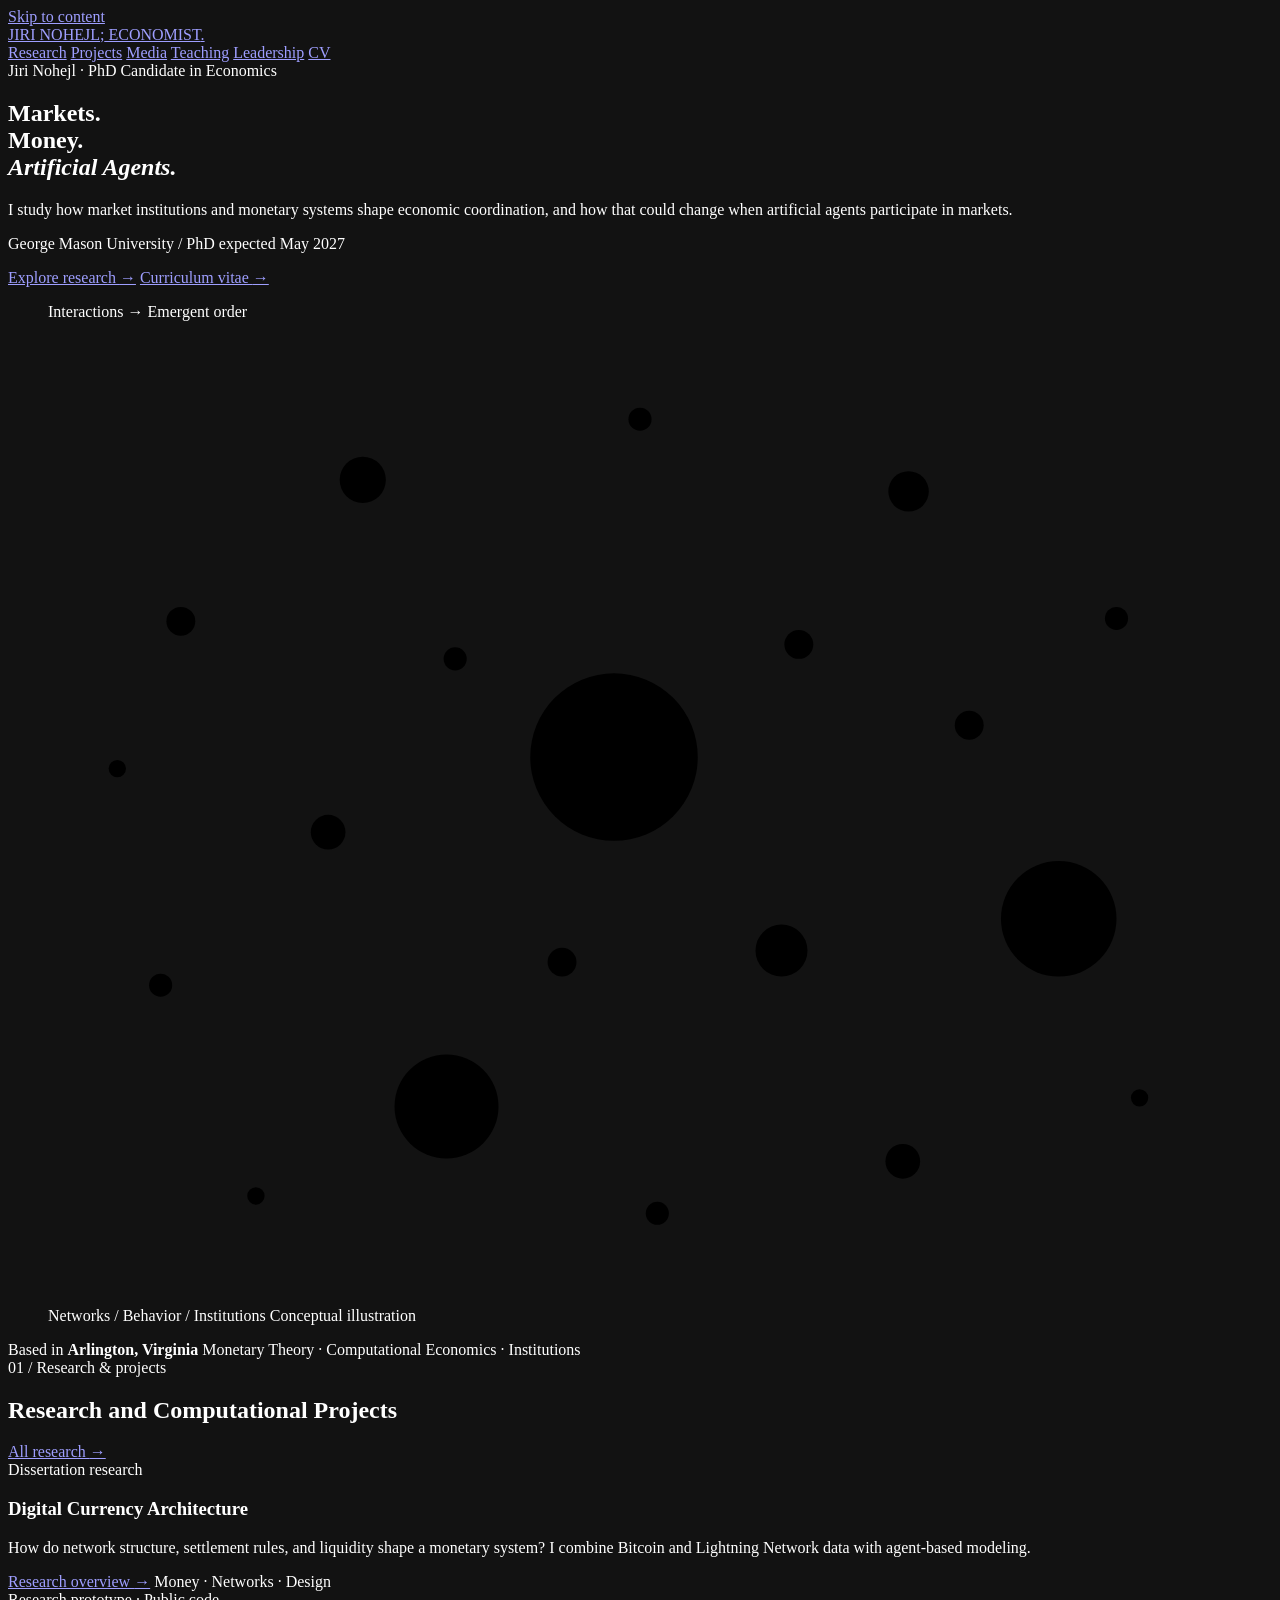
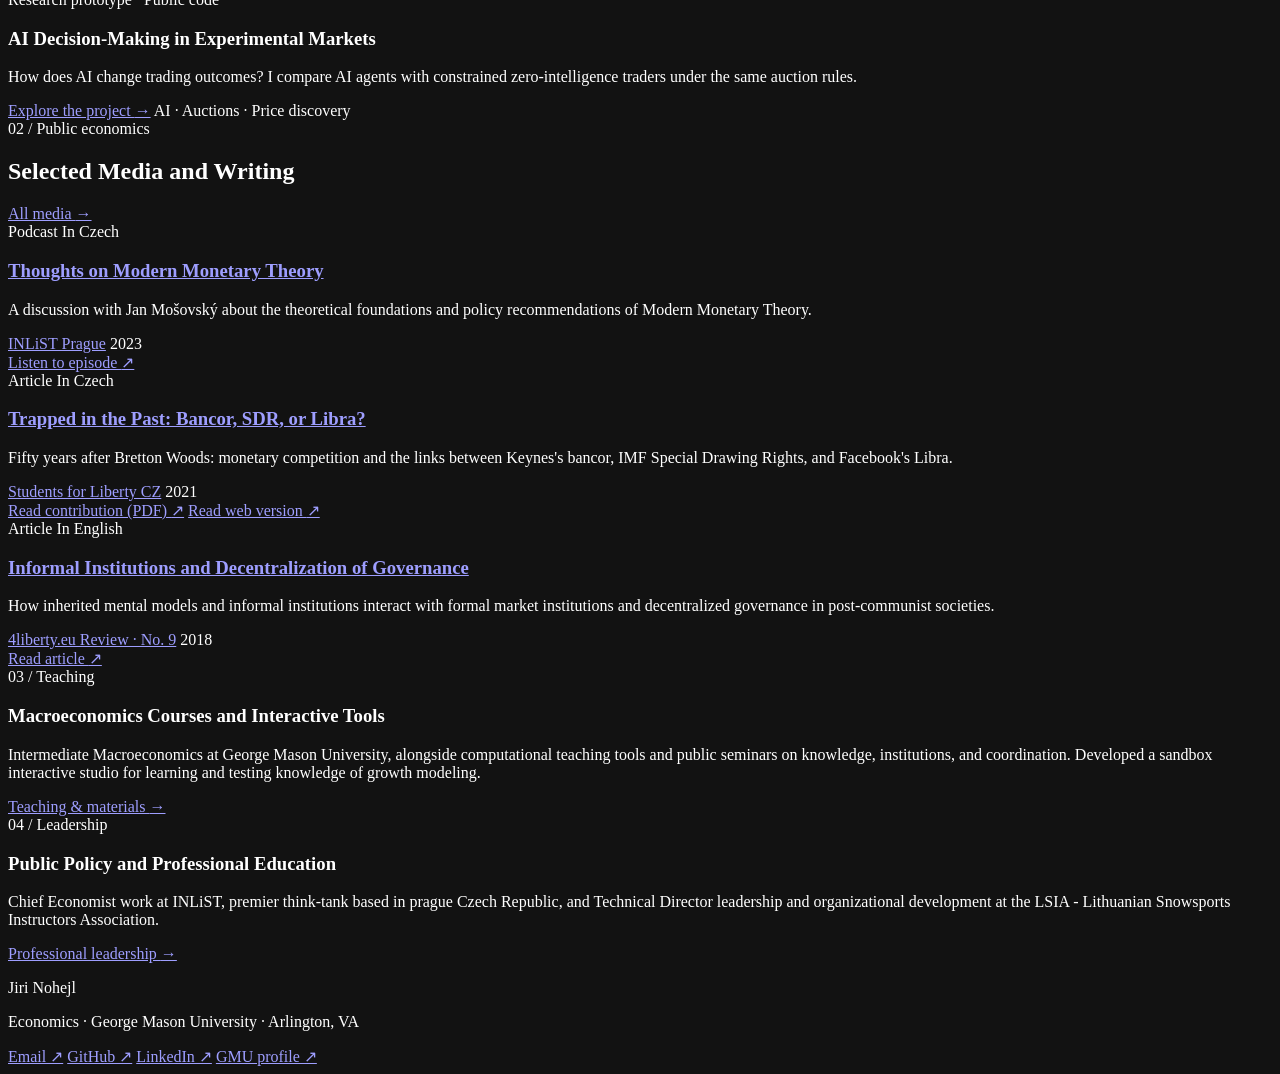
==== index.html @ 5f639e9d "Personal Website, ver 0.1 Just first attempt at personal website." ====
<!doctype html>
<html lang="en">

	<head>
		<meta charset="utf-8">
		<meta name="viewport" content="width=device-width,initial-scale=1">
		<meta name="color-scheme" content="dark">
		<title>Markets, Money &amp; Artificial Agents — Jiri Nohejl, Economist</title>
		<meta name="description" content="Jiri Nohejl is a PhD candidate in economics at George Mason University studying money, market design, and artificial agents.">
		<link rel="icon" href="assets/favicon.svg" type="image/svg+xml">
		<link rel="stylesheet" href="assets/site.css">
		<script src="assets/site.js" defer></script>
	</head>

	<body>
		<a href="#main" class="skip-link">Skip to content</a>
		<div class="shell">

			<header class="navigation">
				<a class="brand" href="index.html" aria-label="Jiri Nohejl, Economist — home">JIRI NOHEJL<span>;</span> ECONOMIST<span>.</span></a>
				<button class="nav-toggle" type="button" aria-expanded="true" aria-controls="main-navigation" hidden>Menu</button>
				<nav class="nav-links" id="main-navigation" aria-label="Main navigation">
					<a href="research.html">Research</a>
					<a href="projects.html">Projects</a>
					<a href="media.html">Media</a>
					<a href="teaching.html">Teaching</a>
					<a href="leadership.html">Leadership</a>
					<a class="cv-link" href="cv.html">CV</a>
				</nav>
			</header>

			<main id="main" tabindex="-1">

				<section class="hero" aria-labelledby="home-title">
					<div class="eyebrow hero-eyebrow">
						Jiri Nohejl · PhD Candidate in Economics
					</div>
					<div class="hero-copy">
						<h1 id="home-title">Markets.<br>Money.<br><em>Artificial Agents.</em></h1>
						<p class="intro">I study how market institutions and monetary systems shape economic coordination, and how that could change when artificial agents participate in markets.</p>
						<p class="affiliation">George Mason University <span>/</span> PhD expected May 2027</p>
						<div class="actions">
							<a class="button" href="research.html">Explore research <span aria-hidden="true">→</span></a>
							<a class="text-link" href="cv.html">Curriculum vitae <span aria-hidden="true">→</span></a>
						</div>
					</div>
					<figure class="network-figure">
						<div class="small-label">
							Interactions → Emergent order
						</div>
						<svg class="hero-network" viewBox="0 0 410 340" role="img" aria-labelledby="network-title network-description">
							<title id="network-title">An interconnected network of agents</title>
							<desc id="network-description">A conceptual illustration with copper nodes of different sizes linked across a network. It represents interactions among agents and institutions, rather than an empirical dataset.</desc>
							<g class="network-edges">
								<line x1="46" y1="104" x2="109" y2="55"/>
								<line x1="46" y1="104" x2="97" y2="177"/>
								<line x1="46" y1="104" x2="24" y2="155"/>
								<line x1="46" y1="104" x2="141" y2="117"/>
								<line x1="109" y1="55" x2="205" y2="34"/>
								<line x1="109" y1="55" x2="141" y2="117"/>
								<line x1="109" y1="55" x2="196" y2="151"/>
								<line x1="196" y1="151" x2="141" y2="117"/>
								<line x1="196" y1="151" x2="97" y2="177"/>
								<line x1="196" y1="151" x2="260" y2="112"/>
								<line x1="196" y1="151" x2="254" y2="218"/>
								<line x1="196" y1="151" x2="178" y2="222"/>
								<line x1="196" y1="151" x2="298" y2="59"/>
								<line x1="298" y1="59" x2="205" y2="34"/>
								<line x1="298" y1="59" x2="370" y2="103"/>
								<line x1="298" y1="59" x2="260" y2="112"/>
								<line x1="298" y1="59" x2="319" y2="140"/>
								<line x1="350" y1="207" x2="370" y2="103"/>
								<line x1="350" y1="207" x2="319" y2="140"/>
								<line x1="350" y1="207" x2="254" y2="218"/>
								<line x1="350" y1="207" x2="296" y2="291"/>
								<line x1="350" y1="207" x2="378" y2="269"/>
								<line x1="138" y1="272" x2="39" y2="230"/>
								<line x1="138" y1="272" x2="97" y2="177"/>
								<line x1="138" y1="272" x2="178" y2="222"/>
								<line x1="138" y1="272" x2="211" y2="309"/>
								<line x1="138" y1="272" x2="72" y2="303"/>
								<line x1="39" y1="230" x2="97" y2="177"/>
								<line x1="39" y1="230" x2="24" y2="155"/>
								<line x1="39" y1="230" x2="72" y2="303"/>
								<line x1="296" y1="291" x2="254" y2="218"/>
								<line x1="296" y1="291" x2="211" y2="309"/>
								<line x1="296" y1="291" x2="378" y2="269"/>
								<line x1="205" y1="34" x2="260" y2="112"/>
								<line x1="370" y1="103" x2="319" y2="140"/>
								<line x1="97" y1="177" x2="141" y2="117"/>
								<line x1="97" y1="177" x2="178" y2="222"/>
								<line x1="254" y1="218" x2="319" y2="140"/>
								<line x1="254" y1="218" x2="211" y2="309"/>
								<line x1="254" y1="218" x2="178" y2="222"/>
								<line x1="319" y1="140" x2="260" y2="112"/>
								<line x1="211" y1="309" x2="178" y2="222"/>
								<line x1="141" y1="117" x2="260" y2="112"/>
							</g>
							<g class="network-halos">
								<circle cx="196" cy="151" r="29"/>
								<circle cx="350" cy="207" r="20"/>
								<circle cx="138" cy="272" r="18"/>
							</g>
							<g class="network-nodes">
								<circle cx="46" cy="104" r="5"/>
								<circle cx="109" cy="55" r="8"/>
								<circle cx="196" cy="151" r="15"/>
								<circle cx="298" cy="59" r="7"/>
								<circle cx="350" cy="207" r="10"/>
								<circle cx="138" cy="272" r="8"/>
								<circle cx="39" cy="230" r="4"/>
								<circle cx="296" cy="291" r="6"/>
								<circle cx="205" cy="34" r="4"/>
								<circle cx="370" cy="103" r="4"/>
								<circle cx="97" cy="177" r="6"/>
								<circle cx="254" cy="218" r="9"/>
								<circle cx="319" cy="140" r="5"/>
								<circle cx="211" cy="309" r="4"/>
								<circle cx="24" cy="155" r="3"/>
								<circle cx="72" cy="303" r="3"/>
								<circle cx="141" cy="117" r="4"/>
								<circle cx="260" cy="112" r="5"/>
								<circle cx="378" cy="269" r="3"/>
								<circle cx="178" cy="222" r="5"/>
							</g>
						</svg>
						<figcaption>
							<span>Networks / Behavior / Institutions</span>
							<span>Conceptual illustration</span>
						</figcaption>
					</figure>
				</section>
				<div class="home-band">
					<span>Based in <strong>Arlington, Virginia</strong></span>
					<span>Monetary Theory <span aria-hidden="true">·</span> Computational Economics <span aria-hidden="true">·</span> Institutions</span>
				</div>

				<section class="section" aria-labelledby="selected-title">
					<div class="section-heading">
						<div>
							<div class="section-number">
								01 / Research
								&
								projects
							</div>
							<h2><span id="selected-title">Research and Computational Projects</span></h2>
						</div>
						<a class="text-link" href="research.html">All research <span aria-hidden="true">→</span></a>
					</div>
					<div class="feature-grid">
						<article class="feature">
							<div class="status">
								Dissertation research
							</div>
							<h3>Digital Currency Architecture</h3>
							<p>How do network structure, settlement rules, and liquidity shape a monetary system? I combine Bitcoin and Lightning Network data with agent-based modeling.</p>
							<div class="feature-footer">
								<a class="text-link" href="research.html#monetary-systems">Research overview <span aria-hidden="true">→</span></a>
								<span class="meta">Money · Networks · Design</span>
							</div>
						</article>
						<article class="feature">
							<div class="status">
								Research prototype · Public code
							</div>
							<h3>AI Decision-Making in Experimental Markets</h3>
							<p>How does AI change trading outcomes? I compare AI agents with constrained zero-intelligence traders under the same auction rules.</p>
							<div class="feature-footer">
								<a class="text-link" href="projects.html#ai-markets">Explore the project <span aria-hidden="true">→</span></a>
								<span class="meta">AI · Auctions · Price discovery</span>
							</div>
						</article>
					</div>
				</section>

				<section class="section" aria-labelledby="public-title">
					<div class="section-heading">
						<div>
							<div class="section-number">
								02 / Public economics
							</div>
							<h2><span id="public-title">Selected Media and Writing</span></h2>
						</div>
						<a class="text-link" href="media.html">All media <span aria-hidden="true">→</span></a>
					</div>
					<div class="media-grid">
						<article class="media-card" data-category="Podcasts" data-search="Thoughts on Modern Monetary Theory #59 Moderní měnová teorie – Jiří Nohejl A discussion with Jan Mošovský about the theoretical foundations and policy recommendations of Modern Monetary Theory. 2023-03-03 podcast  INLiST Prague">
							<div class="card-top">
								<span class="category">Podcast</span>
								<span class="language">In Czech</span>
							</div>
							<h3><a href="https://inlist.cz/59-moderni-menova-teorie-jiri-nohejl/" target="_blank" rel="noopener noreferrer">Thoughts on Modern Monetary Theory</a></h3>
							<p>A discussion with Jan Mošovský about the theoretical foundations and policy recommendations of Modern Monetary Theory.</p>
							<div class="card-bottom">
								<div class="source">
									<a href="https://inlist.cz/59-moderni-menova-teorie-jiri-nohejl/" target="_blank" rel="noopener noreferrer">INLiST Prague</a>
									<time datetime="2023-03-03">2023</time>
								</div>
								<a class="card-action" href="https://inlist.cz/59-moderni-menova-teorie-jiri-nohejl/" target="_blank" rel="noopener noreferrer">Listen to episode <span aria-hidden="true">↗</span></a>
							</div>
						</article>
						<article class="media-card" data-category="Articles" data-search="Trapped in the Past: Bancor, SDR, or Libra? V zajetí minulosti – Bancor, SDR nebo Libra? Fifty years after Bretton Woods: monetary competition and the links between Keynes&#x27;s bancor, IMF Special Drawing Rights, and Facebook&#x27;s Libra. 2021-08-15 book contribution  Students for Liberty CZ">
							<div class="card-top">
								<span class="category">Article</span>
								<span class="language">In Czech</span>
							</div>
							<h3><a href="https://studentsforlibertycz.cz/files/50_let_od_padu_Bretton_Woodskeho_systemu.pdf#page=37" target="_blank" rel="noopener noreferrer">Trapped in the Past: Bancor, SDR, or Libra?</a></h3>
							<p>Fifty years after Bretton Woods: monetary competition and the links between Keynes&#x27;s bancor, IMF Special Drawing Rights, and Facebook&#x27;s Libra.</p>
							<div class="card-bottom">
								<div class="source">
									<a href="https://studentsforlibertycz.cz/50-let-od-padu-bretton-woodskeho-systemu-2/" target="_blank" rel="noopener noreferrer">Students for Liberty CZ</a>
									<time datetime="2021-08-15">2021</time>
								</div>
								<a class="card-action" href="https://studentsforlibertycz.cz/files/50_let_od_padu_Bretton_Woodskeho_systemu.pdf#page=37" target="_blank" rel="noopener noreferrer">Read contribution (PDF) <span aria-hidden="true">↗</span></a>
								<a class="edition-link" href="https://inlist.cz/kolaps-brettonwoodskeho-systemu-a-budoucnost-decentralizace-penez/" target="_blank" rel="noopener noreferrer">Read web version <span aria-hidden="true">↗</span></a>
							</div>
						</article>
						<article class="media-card" data-category="Articles" data-search="Informal Institutions and Decentralization of Governance  How inherited mental models and informal institutions interact with formal market institutions and decentralized governance in post-communist societies. 2018-11-06 review article  4liberty.eu Review · No. 9">
							<div class="card-top">
								<span class="category">Article</span>
								<span class="language">In English</span>
							</div>
							<h3><a href="https://4liberty.eu/review-9-informal-institutions-and-decentralization-of-governance/" target="_blank" rel="noopener noreferrer">Informal Institutions and Decentralization of Governance</a></h3>
							<p>How inherited mental models and informal institutions interact with formal market institutions and decentralized governance in post-communist societies.</p>
							<div class="card-bottom">
								<div class="source">
									<a href="https://4liberty.eu/review-9-informal-institutions-and-decentralization-of-governance/" target="_blank" rel="noopener noreferrer">4liberty.eu Review · No. 9</a>
									<time datetime="2018-11-06">2018</time>
								</div>
								<a class="card-action" href="https://4liberty.eu/review-9-informal-institutions-and-decentralization-of-governance/" target="_blank" rel="noopener noreferrer">Read article <span aria-hidden="true">↗</span></a>
							</div>
						</article>
					</div>
				</section>

				<section class="section">
					<div class="support-grid">
						<div>
							<div class="section-number">
								03 / Teaching
							</div>
							<h3>Macroeconomics Courses and Interactive Tools</h3>
							<p>Intermediate Macroeconomics at George Mason University, alongside computational teaching tools and public seminars on knowledge, institutions, and coordination. Developed a sandbox interactive studio for learning and testing knowledge of growth modeling.</p>
							<a class="text-link" href="teaching.html">Teaching &amp; materials <span aria-hidden="true">→</span></a>
						</div>
						<div>
							<div class="section-number">
								04 / Leadership
							</div>
							<h3>Public Policy and Professional Education</h3>
							<p>Chief Economist work at INLiST, premier think-tank based in prague Czech Republic, and Technical Director leadership and organizational development at the LSIA - Lithuanian Snowsports Instructors Association.</p>
							<a class="text-link" href="leadership.html">Professional leadership <span aria-hidden="true">→</span></a>
						</div>
					</div>
				</section>
			</main>

			<footer class="footer">
				<div>
					<p class="footer-name">Jiri Nohejl</p>
					<p>Economics · George Mason University · Arlington, VA</p>
				</div>
				<nav class="footer-links" aria-label="Contact and profiles">
					<a href="mailto:jnohejl@gmu.edu">Email ↗</a>
					<a href="https://github.com/JiriNohejl" target="_blank" rel="noopener noreferrer">GitHub ↗</a>
					<a href="https://www.linkedin.com/in/jirinohejl/" target="_blank" rel="noopener noreferrer">LinkedIn ↗</a>
					<a href="https://economics.gmu.edu/people/jnohejl" target="_blank" rel="noopener noreferrer">GMU profile ↗</a>
				</nav>
			</footer>
		</div>
	</body>
</html>
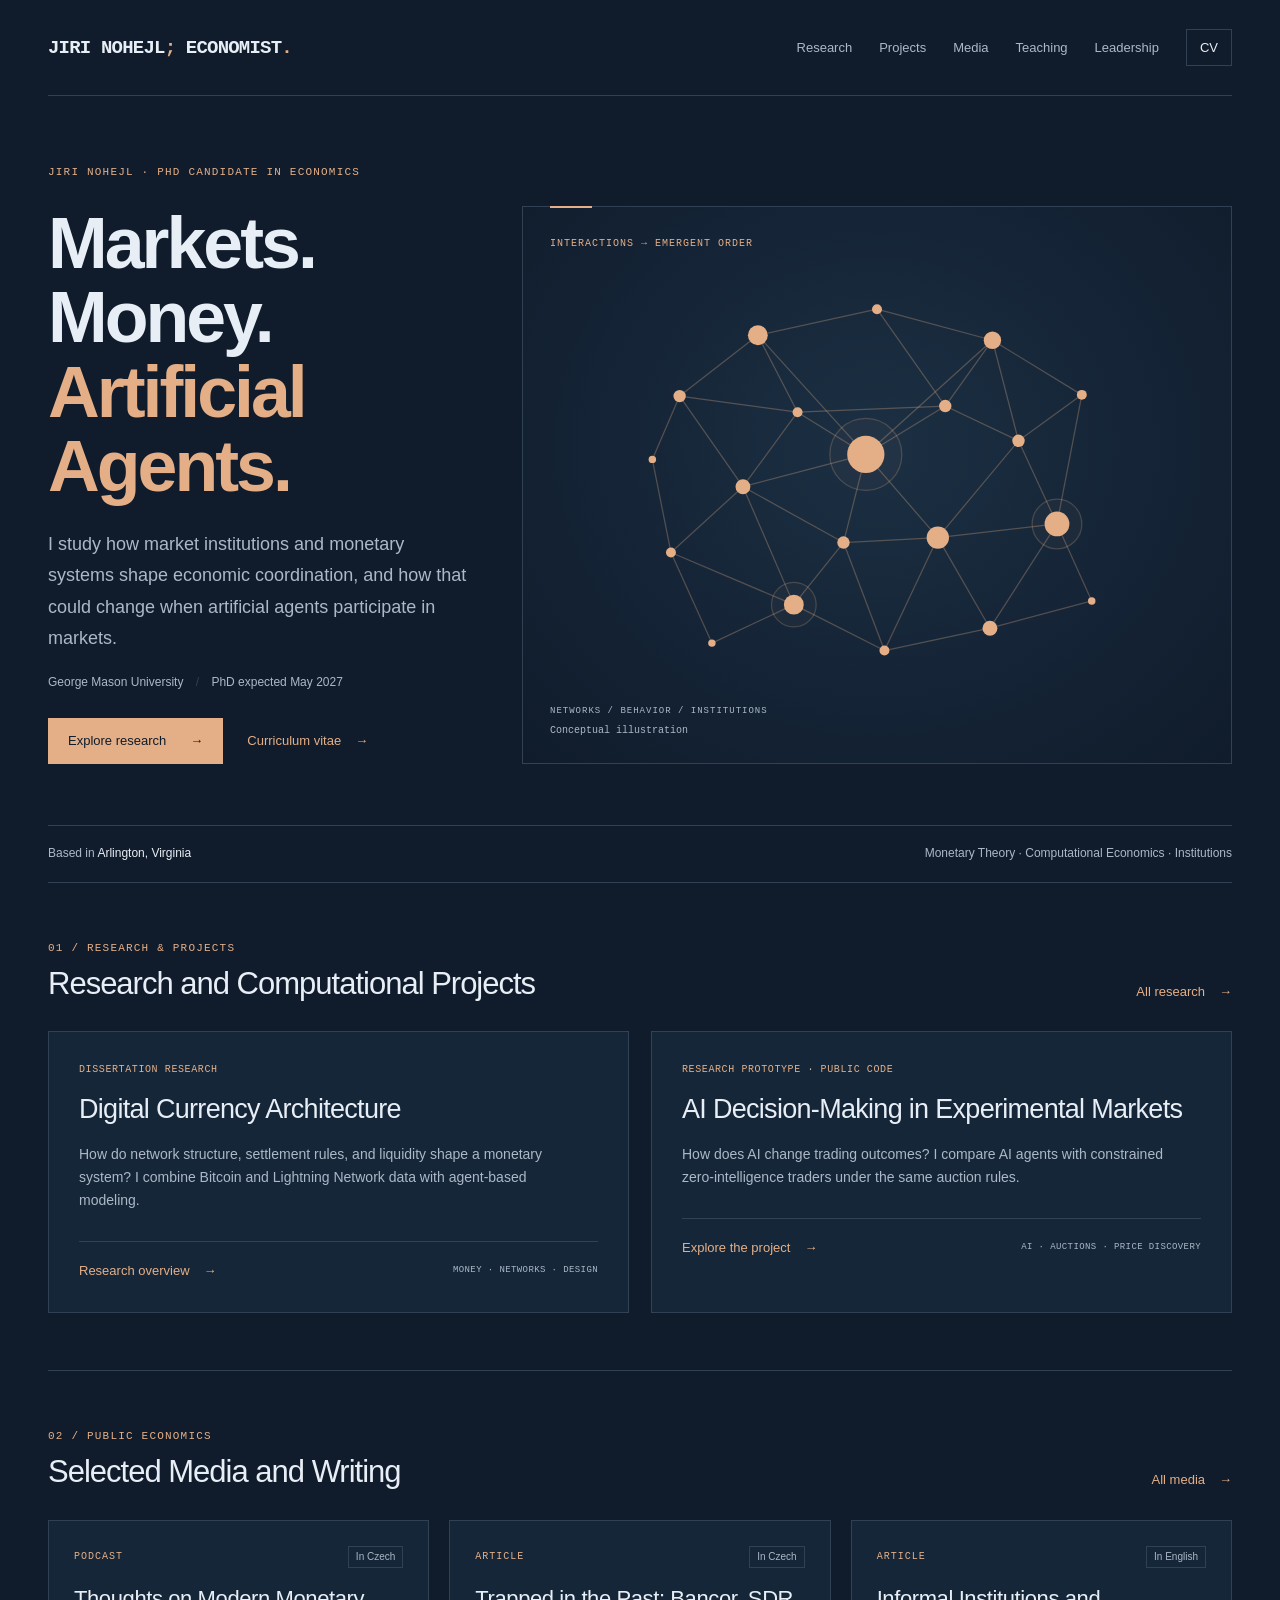
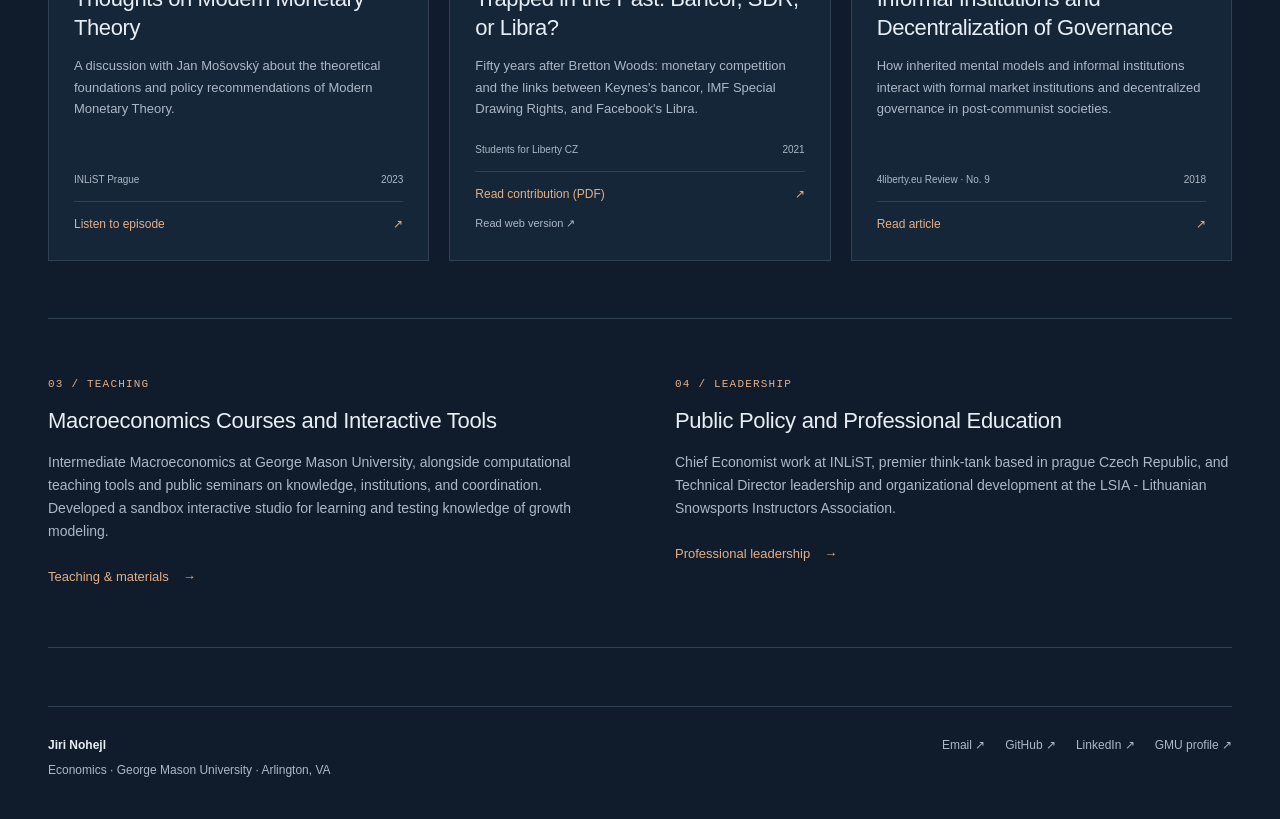
==== commit 9fa75bc8: "Trying to make Favicon work" ====
--- a/index.html
+++ b/index.html
@@ -7,7 +7,7 @@
 		<meta name="color-scheme" content="dark">
 		<title>Markets, Money &amp; Artificial Agents — Jiri Nohejl, Economist</title>
 		<meta name="description" content="Jiri Nohejl is a PhD candidate in economics at George Mason University studying money, market design, and artificial agents.">
-		<link rel="icon" href="assets/favicon.svg" type="image/svg+xml">
+		<link rel="icon" href="./assets/favicon.svg" type="image/svg+xml">
 		<link rel="stylesheet" href="assets/site.css">
 		<script src="assets/site.js" defer></script>
 	</head>
--- a/assets/site.css
+++ b/assets/site.css
@@ -0,0 +1,1694 @@
+/* Theme: colors and typefaces */
+:root {
+	color-scheme: dark;
+	--bg: #101c2b;
+	--panel: #152638;
+	--ink: #e8eef5;
+	--muted: #acb8c7;
+	--accent: #e4af87;
+	--line: #304153;
+	--soft: #203144;
+	--mono: Consolas,'Courier New',monospace;
+	--sans: Arial,Helvetica,sans-serif;
+}
+
+/* Base styles and keyboard focus */
+* {
+	box-sizing: border-box;
+}
+
+html {
+	scroll-behavior: smooth;
+	scroll-padding-top: 24px;
+}
+
+body {
+	margin: 0;
+	background: var(--bg);
+	color: var(--ink);
+	font: 16px/1.65 var(--sans);
+	-webkit-font-smoothing: antialiased;
+}
+
+a {
+	color: inherit;
+	text-decoration: none;
+}
+
+button,
+input {
+	font: inherit;
+}
+
+a,
+button {
+	touch-action: manipulation;
+}
+
+a:focus-visible,
+button:focus-visible,
+input:focus-visible,
+summary:focus-visible {
+	outline: 2px solid var(--accent);
+	outline-offset: 5px;
+}
+
+button {
+	cursor: pointer;
+}
+
+::selection {
+	background: var(--accent);
+	color: var(--bg);
+}
+
+/* Page shell and navigation */
+.shell {
+	width: min(1200px,calc(100% - 96px));
+	margin: auto;
+}
+
+.skip-link {
+	position: absolute;
+	left: 20px;
+	top: -100px;
+	background: var(--accent);
+	color: var(--bg);
+	padding: 8px 16px;
+	z-index: 10;
+}
+
+.skip-link:focus {
+	top: 10px;
+}
+
+.navigation {
+	min-height: 96px;
+	display: flex;
+	align-items: center;
+	justify-content: space-between;
+	gap: 24px;
+	border-bottom: 1px solid var(--line);
+}
+
+.brand {
+	font: 700 19px var(--mono);
+	letter-spacing: -.8px;
+	white-space: nowrap;
+}
+
+.brand span {
+	color: var(--accent);
+}
+
+.nav-links {
+	display: flex;
+	gap: 27px;
+	align-items: center;
+	font-size: 13px;
+	color: var(--muted);
+}
+
+.nav-links a {
+	padding: 8px 0;
+	position: relative;
+}
+
+.nav-links a:hover,
+.nav-links a[aria-current] {
+	color: var(--accent);
+}
+
+.nav-links a[aria-current]:after {
+	content: '';
+	height: 2px;
+	position: absolute;
+	bottom: -28px;
+	background: var(--accent);
+	left: 0;
+	right: 0;
+}
+
+.nav-links .cv-link {
+	border: 1px solid var(--line);
+	padding: 7px 13px;
+	color: var(--ink);
+}
+
+.nav-links .cv-link[aria-current]:after {
+	display: none;
+}
+
+.nav-links .cv-link[aria-current] {
+	border-color: var(--accent);
+	color: var(--accent);
+}
+
+.nav-toggle {
+	display: none;
+	color: var(--ink);
+	background: none;
+	border: 1px solid var(--line);
+	padding: 6px 12px;
+	font-size: 12px;
+}
+
+.eyebrow,
+.section-number,
+.meta,
+.tag,
+.status,
+.small-label {
+	font: 11px/1.5 var(--mono);
+	letter-spacing: 1.2px;
+	text-transform: uppercase;
+}
+
+.eyebrow,
+.section-number,
+.small-label {
+	color: var(--accent);
+}
+
+/* Homepage title, introduction, and actions */
+.hero {
+	padding: 68px 0 61px;
+	display: grid;
+	grid-template-columns: 1.55fr 1fr;
+	gap: 70px;
+	align-items: center;
+}
+
+.hero h1 {
+	font-size: clamp(54px,5.6vw,80px);
+	line-height: 1.04;
+	letter-spacing: -4px;
+	margin: 25px 0 25px;
+	font-weight: 600;
+}
+
+.hero h1 em {
+	font-style: normal;
+	color: var(--accent);
+}
+
+.hero .intro {
+	font-size: 18px;
+	max-width: 620px;
+	margin: 0 0 16px;
+	color: var(--muted);
+	line-height: 1.75;
+}
+
+.affiliation {
+	font-size: 12px;
+	color: var(--muted);
+	margin: 18px 0 26px;
+}
+
+.affiliation span {
+	padding: 0 9px;
+	color: var(--line);
+}
+
+.actions {
+	display: flex;
+	gap: 24px;
+	align-items: center;
+	flex-wrap: wrap;
+}
+
+.button {
+	padding: 11px 19px;
+	display: inline-flex;
+	align-items: center;
+	gap: 24px;
+	background: var(--accent);
+	color: var(--bg);
+	font-size: 13px;
+	border: 1px solid var(--accent);
+}
+
+.button:hover {
+	background: #f0c5a4;
+}
+
+.text-link {
+	font-size: 13px;
+	color: var(--accent);
+	display: inline-flex;
+	gap: 14px;
+	align-items: center;
+}
+
+.text-link:hover {
+	text-decoration: underline;
+	text-underline-offset: 5px;
+}
+
+/* Research index panel */
+.research-index {
+	padding: 30px 31px;
+	border: 1px solid var(--line);
+	background: linear-gradient(140deg,#192d41,var(--bg));
+	position: relative;
+}
+
+.research-index:before {
+	content: '';
+	position: absolute;
+	width: 42px;
+	height: 2px;
+	top: -1px;
+	left: 31px;
+	background: var(--accent);
+}
+
+.research-index>.small-label {
+	margin-bottom: 7px;
+}
+
+.index-row {
+	display: grid;
+	grid-template-columns: 26px 1fr;
+	gap: 12px;
+	padding: 25px 0;
+	border-bottom: 1px solid var(--line);
+}
+
+.index-row:last-of-type {
+	border-bottom: 0;
+	padding-bottom: 6px;
+}
+
+.index-row .num {
+	color: var(--accent);
+	font: 11px var(--mono);
+	padding-top: 6px;
+}
+
+.index-row h2 {
+	font-size: 20px;
+	margin: 0 0 5px;
+	letter-spacing: -.3px;
+	font-weight: 500;
+}
+
+.index-row p {
+	font-size: 13px;
+	color: var(--muted);
+	line-height: 1.65;
+	margin: 0;
+}
+
+/* Homepage sections and featured work */
+.home-band {
+	display: flex;
+	gap: 18px;
+	align-items: center;
+	justify-content: space-between;
+	border-block: 1px solid var(--line);
+	padding: 18px 0;
+	font-size: 12px;
+	color: var(--muted);
+}
+
+.home-band strong {
+	font-weight: 400;
+	color: var(--ink);
+}
+
+.section {
+	padding: 57px 0;
+	border-bottom: 1px solid var(--line);
+}
+
+.section-heading {
+	display: flex;
+	align-items: end;
+	justify-content: space-between;
+	gap: 25px;
+	margin-bottom: 29px;
+}
+
+.section-heading h2 {
+	font-size: 31px;
+	letter-spacing: -1px;
+	line-height: 1.2;
+	margin: 9px 0 0;
+	font-weight: 500;
+}
+
+.feature-grid {
+	display: grid;
+	grid-template-columns: 1fr 1fr;
+	gap: 22px;
+}
+
+.feature {
+	padding: 30px;
+	border: 1px solid var(--line);
+	background: var(--panel);
+	display: flex;
+	flex-direction: column;
+	align-items: start;
+}
+
+.feature h3 {
+	font-size: 27px;
+	line-height: 1.25;
+	font-weight: 500;
+	letter-spacing: -.7px;
+	margin: 16px 0;
+}
+
+.feature p {
+	color: var(--muted);
+	font-size: 14px;
+	margin: 0 0 22px;
+	max-width: 490px;
+}
+
+.feature .text-link {
+	margin-top: auto;
+}
+
+.status {
+	color: var(--accent);
+	font-size: 10px;
+	letter-spacing: .6px;
+	display: inline-block;
+}
+
+.feature-footer {
+	width: 100%;
+	border-top: 1px solid var(--line);
+	margin-top: 7px;
+	padding-top: 18px;
+	display: flex;
+	justify-content: space-between;
+	gap: 15px;
+	align-items: center;
+}
+
+.feature-footer .meta {
+	font-size: 9px;
+	color: var(--muted);
+	letter-spacing: .4px;
+}
+
+.support-grid {
+	display: grid;
+	grid-template-columns: 1fr 1fr;
+	gap: 70px;
+}
+
+.support-grid h3 {
+	font-size: 22px;
+	margin: 10px 0 12px;
+	font-weight: 500;
+	letter-spacing: -.3px;
+}
+
+.support-grid p {
+	font-size: 14px;
+	color: var(--muted);
+	margin: 0 0 20px;
+}
+
+/* Footer and contact links */
+.footer {
+	margin-top: 58px;
+	border-top: 1px solid var(--line);
+	padding: 29px 0 34px;
+	display: flex;
+	justify-content: space-between;
+	gap: 28px;
+	font-size: 12px;
+	color: var(--muted);
+}
+
+.footer p {
+	margin: 0 0 5px;
+}
+
+.footer-name {
+	color: var(--ink);
+	font-weight: 600;
+}
+
+.footer-links {
+	display: flex;
+	gap: 20px;
+	align-items: start;
+	flex-wrap: wrap;
+}
+
+.footer a:hover {
+	color: var(--accent);
+}
+
+/* Interior page headings */
+.page-head {
+	padding: 57px 0 40px;
+	border-bottom: 1px solid var(--line);
+}
+
+.page-head h1 {
+	font-size: 70px;
+	line-height: 1.1;
+	letter-spacing: -3px;
+	font-weight: 600;
+	margin: 16px 0 20px;
+}
+
+.page-head h1 span {
+	color: var(--accent);
+}
+
+.page-head .intro {
+	font-size: 18px;
+	max-width: 760px;
+	color: var(--muted);
+	margin: 0;
+	line-height: 1.75;
+}
+
+.page-jumps {
+	display: flex;
+	flex-wrap: wrap;
+	gap: 23px;
+	margin-top: 25px;
+	color: var(--accent);
+	font-size: 12px;
+}
+
+.page-jumps a:hover {
+	text-decoration: underline;
+}
+
+/* Research, project, and leadership content */
+.editorial-row {
+	display: grid;
+	grid-template-columns: 230px 1fr;
+	gap: 52px;
+	padding: 42px 0;
+	border-bottom: 1px solid var(--line);
+}
+
+.row-meta .small-label {
+	display: block;
+	margin-bottom: 12px;
+}
+
+.row-meta p {
+	font-size: 12px;
+	color: var(--muted);
+	margin: 0 0 12px;
+}
+
+.row-body {
+	max-width: 820px;
+}
+
+.row-body h2 {
+	font-size: 32px;
+	font-weight: 500;
+	letter-spacing: -.8px;
+	line-height: 1.3;
+	margin: 0 0 18px;
+}
+
+.row-body h3 {
+	font-size: 18px;
+	font-weight: 500;
+	margin: 24px 0 9px;
+}
+
+.row-body p {
+	color: var(--muted);
+	font-size: 15px;
+	margin: 0 0 18px;
+}
+
+.row-body p.lede {
+	font-size: 19px;
+	color: var(--ink);
+	line-height: 1.6;
+}
+
+.row-body ul {
+	padding-left: 18px;
+	font-size: 14px;
+	color: var(--muted);
+	margin: 15px 0 24px;
+}
+
+.row-body li {
+	padding-left: 5px;
+	margin-bottom: 9px;
+}
+
+.row-body .actions {
+	margin-top: 25px;
+}
+
+.methods {
+	border-top: 1px solid var(--line);
+	padding-top: 15px;
+	font-size: 12px!important;
+}
+
+.methods strong {
+	color: var(--ink);
+	font-weight: 400;
+}
+
+/* Publications and presentations */
+.paper-list {
+	margin-top: 21px;
+}
+
+.paper {
+	padding: 21px 0;
+	border-top: 1px solid var(--line);
+}
+
+.paper h3 {
+	font-size: 20px;
+	line-height: 1.4;
+	margin: 0 0 8px;
+	font-weight: 500;
+	letter-spacing: -.3px;
+}
+
+.paper p {
+	font-size: 12px;
+	margin: 0 0 11px;
+}
+
+.paper .text-link {
+	font-size: 12px;
+}
+
+.conference-talk .conference-description {
+	font-size: 14px;
+}
+
+.conference-talk .actions {
+	gap: 12px 18px;
+	margin-top: 15px;
+}
+
+/* Callouts and project workflow diagrams */
+.callout {
+	border-left: 2px solid var(--accent);
+	background: var(--panel);
+	padding: 27px 30px;
+	margin: 28px 0;
+}
+
+.callout h3 {
+	font-size: 22px;
+	margin: 8px 0 13px;
+	line-height: 1.3;
+}
+
+.callout p:last-child {
+	margin-bottom: 0;
+}
+
+.flow {
+	margin: 24px 0;
+	border: 1px solid var(--line);
+	padding: 25px;
+}
+
+.flow-label {
+	font: 10px var(--mono);
+	letter-spacing: .7px;
+	text-transform: uppercase;
+	color: var(--muted);
+	margin-bottom: 20px;
+}
+
+.flow-stages {
+	display: grid;
+	grid-template-columns: 1fr 22px 1fr 22px 1fr;
+	align-items: center;
+	gap: 8px;
+}
+
+.flow-stage {
+	padding: 15px 8px;
+	border: 1px solid var(--line);
+	text-align: center;
+	font-size: 13px;
+}
+
+.flow-stage span {
+	display: block;
+	font-size: 11px;
+	color: var(--muted);
+	margin-top: 5px;
+}
+
+.flow-arrow {
+	color: var(--accent);
+	text-align: center;
+}
+
+/* Benchmark results and comparison bars */
+.benchmark {
+	border: 1px solid var(--line);
+	padding: 25px;
+	margin: 26px 0;
+	background: var(--panel);
+}
+
+.benchmark figcaption {
+	font-size: 14px;
+	color: var(--ink);
+	margin-bottom: 20px;
+}
+
+.benchmark .small-label {
+	display: block;
+	font-size: 9px;
+	letter-spacing: .5px;
+	margin-top: 5px;
+	color: var(--muted);
+}
+
+.metric {
+	margin-top: 24px;
+}
+
+.metric h3 {
+	font-size: 12px;
+	margin: 0 0 13px;
+	color: var(--muted);
+}
+
+.bar-row {
+	display: grid;
+	grid-template-columns: 80px 1fr 52px;
+	gap: 14px;
+	align-items: center;
+	margin: 10px 0;
+	font-size: 12px;
+}
+
+.bar-track {
+	height: 13px;
+	background: #223649;
+}
+
+.bar {
+	display: block;
+	height: 100%;
+	background: #7b90a4;
+}
+
+.bar.ai {
+	background: var(--accent);
+}
+
+.bar-value {
+	text-align: right;
+	font: 12px var(--mono);
+}
+
+.figure-note {
+	font-size: 11px!important;
+	color: var(--muted);
+	margin: 20px 0 0!important;
+	line-height: 1.7;
+}
+
+/* Teaching: courses, readings, and principles */
+.course-title {
+	font-size: 36px!important;
+}
+
+.course-code {
+	font: 12px var(--mono);
+	letter-spacing: 1px;
+	color: var(--accent)!important;
+}
+
+.course-line {
+	display: flex;
+	gap: 13px;
+	flex-wrap: wrap;
+	margin: 15px 0 23px;
+}
+
+.tag {
+	font-size: 10px;
+	color: var(--muted);
+	border: 1px solid var(--line);
+	padding: 5px 9px;
+	letter-spacing: .4px;
+}
+
+.course-reading {
+	display: flex;
+	justify-content: space-between;
+	gap: 22px;
+	padding: 17px 0;
+	border-top: 1px solid var(--line);
+}
+
+.course-reading p {
+	margin: 0;
+	font-size: 13px;
+}
+
+.course-reading span {
+	font: 10px var(--mono);
+	color: var(--muted);
+	white-space: nowrap;
+}
+
+.principles {
+	display: grid;
+	grid-template-columns: 1fr 1fr 1fr;
+	gap: 18px;
+	margin-top: 28px;
+}
+
+.principle {
+	border-top: 1px solid var(--accent);
+	padding-top: 16px;
+}
+
+.principle h3 {
+	font-size: 16px;
+	margin: 0 0 8px;
+}
+
+.principle p {
+	font-size: 13px;
+}
+
+/* Media archive: filters, search, and cards */
+.toolbar {
+	padding: 25px 0;
+	display: flex;
+	gap: 20px;
+	align-items: center;
+	justify-content: space-between;
+}
+
+.filters {
+	display: flex;
+	flex-wrap: wrap;
+	gap: 7px;
+}
+
+.filter {
+	font-size: 12px;
+	border: 1px solid var(--line);
+	background: transparent;
+	color: var(--muted);
+	padding: 8px 12px;
+	border-radius: 2px;
+}
+
+.filter span {
+	font: 10px var(--mono);
+	margin-left: 7px;
+	opacity: .8;
+}
+
+.filter:hover {
+	color: var(--ink);
+	border-color: var(--accent);
+}
+
+.filter[aria-pressed=true] {
+	color: var(--bg);
+	background: var(--accent);
+	border-color: var(--accent);
+}
+
+.search {
+	display: flex;
+	align-items: center;
+	gap: 12px;
+	color: var(--muted);
+	font-size: 12px;
+}
+
+.search input {
+	width: 205px;
+	background: var(--panel);
+	border: 1px solid var(--line);
+	padding: 8px 12px;
+	color: var(--ink);
+	font-size: 12px;
+	border-radius: 0;
+}
+
+.results {
+	font: 11px var(--mono);
+	color: var(--muted);
+	margin-bottom: 20px;
+}
+
+.media-grid {
+	display: grid;
+	grid-template-columns: repeat(3,minmax(0,1fr));
+	gap: 20px;
+}
+
+.media-card {
+	background: var(--panel);
+	border: 1px solid var(--line);
+	padding: 25px;
+	display: flex;
+	flex-direction: column;
+	min-height: 315px;
+}
+
+.media-card:hover {
+	border-color: #8e7968;
+}
+
+.media-card[hidden] {
+	display: none;
+}
+
+.card-top {
+	display: flex;
+	justify-content: space-between;
+	gap: 10px;
+	align-items: center;
+	margin-bottom: 17px;
+}
+
+.category {
+	font: 10px var(--mono);
+	letter-spacing: 1px;
+	text-transform: uppercase;
+	color: var(--accent);
+}
+
+.language {
+	font-size: 10px;
+	color: var(--muted);
+	border: 1px solid var(--line);
+	padding: 2px 7px;
+	white-space: nowrap;
+}
+
+.media-card h2,
+.media-card h3 {
+	font-size: 22px;
+	font-weight: 500;
+	line-height: 1.3;
+	letter-spacing: -.4px;
+	margin: 0 0 13px;
+}
+
+.media-card h2 a:hover,
+.media-card h3 a:hover {
+	color: var(--accent);
+}
+
+.media-card p {
+	font-size: 13px;
+	color: var(--muted);
+	margin: 0 0 22px;
+}
+
+.card-bottom {
+	margin-top: auto;
+}
+
+.source {
+	display: flex;
+	justify-content: space-between;
+	gap: 15px;
+	font-size: 10px;
+	color: var(--muted);
+	margin-bottom: 13px;
+}
+
+.source a {
+	max-width: 80%;
+}
+
+.source a:hover {
+	text-decoration: underline;
+}
+
+.card-action {
+	display: flex;
+	justify-content: space-between;
+	align-items: center;
+	border-top: 1px solid var(--line);
+	padding-top: 13px;
+	color: var(--accent);
+	font-size: 12px;
+}
+
+.card-action:hover {
+	text-decoration: underline;
+}
+
+.edition-link {
+	display: inline-block;
+	font-size: 11px;
+	color: var(--muted);
+	margin: 9px 12px 0 0;
+}
+
+.edition-link:hover {
+	color: var(--accent);
+}
+
+.empty-state {
+	padding: 30px;
+	border: 1px solid var(--line);
+	color: var(--muted);
+	font-size: 14px;
+}
+
+.empty-state[hidden] {
+	display: none;
+}
+
+.subtle-note {
+	font-size: 12px;
+	color: var(--muted);
+	margin: 24px 0 0;
+}
+
+/* Curriculum vitae */
+.cv-layout {
+	max-width: 900px;
+}
+
+.cv-layout h2 {
+	font-size: 24px;
+	font-weight: 500;
+	margin: 32px 0 18px;
+	padding-bottom: 12px;
+	border-bottom: 1px solid var(--line);
+}
+
+.cv-entry {
+	display: grid;
+	grid-template-columns: 150px 1fr;
+	gap: 24px;
+	margin-bottom: 21px;
+}
+
+.cv-entry .date {
+	font: 11px var(--mono);
+	color: var(--muted);
+	padding-top: 5px;
+}
+
+.cv-entry h3 {
+	font-size: 17px;
+	margin: 0 0 5px;
+	font-weight: 500;
+}
+
+.cv-entry p {
+	font-size: 13px;
+	color: var(--muted);
+	margin: 0;
+}
+
+.cv-actions {
+	margin: 28px 0;
+}
+
+.cv-actions button {
+	font: 13px var(--sans);
+}
+
+[hidden] {
+	display: none!important;
+}
+
+/* Homepage network visualization */
+.network-figure {
+	margin: 0;
+	border: 1px solid var(--line);
+	padding: 29px 27px 24px;
+	background: radial-gradient(ellipse at 50% 43%,#1c3043 0%,#142335 58%,var(--bg) 100%);
+	position: relative;
+	min-width: 0;
+}
+
+.network-figure:before {
+	content: '';
+	position: absolute;
+	top: -1px;
+	left: 27px;
+	width: 42px;
+	height: 2px;
+	background: var(--accent);
+}
+
+.network-figure .small-label {
+	font-size: 10px;
+	letter-spacing: 1px;
+}
+
+.hero-network {
+	display: block;
+	width: 100%;
+	height: auto;
+	margin: 16px 0 15px;
+	overflow: visible;
+}
+
+.network-edges {
+	stroke: var(--accent);
+	stroke-width: 1;
+	stroke-opacity: .3;
+}
+
+.network-halos {
+	fill: var(--accent);
+	fill-opacity: .035;
+	stroke: var(--accent);
+	stroke-opacity: .23;
+	stroke-width: 1;
+}
+
+.network-nodes {
+	fill: var(--accent);
+}
+
+.network-figure figcaption {
+	display: flex;
+	flex-direction: column;
+	gap: 5px;
+	font: 10px/1.6 var(--mono);
+	color: var(--muted);
+}
+
+.network-figure figcaption span:first-child {
+	text-transform: uppercase;
+	letter-spacing: 1px;
+	font-size: 9px;
+}
+
+/* Responsive layout: smaller desktop screens */
+@media (max-width: 1100px) {
+	.nav-links {
+		gap: 19px;
+	}
+
+	.hero {
+		gap: 38px;
+		grid-template-columns: 1.5fr 1fr;
+	}
+
+	.hero h1 {
+		font-size: 64px;
+		letter-spacing: -3px;
+	}
+
+	.research-index {
+		padding: 26px 24px;
+	}
+
+	.editorial-row {
+		grid-template-columns: 180px 1fr;
+		gap: 35px;
+	}
+
+	.toolbar {
+		align-items: start;
+		flex-direction: column;
+	}
+
+	.search input {
+		width: 270px;
+	}
+}
+
+/* Responsive layout: tablets */
+@media (max-width: 850px) {
+	.navigation {
+		min-height: 77px;
+		flex-wrap: wrap;
+		gap: 0 12px;
+		padding: 19px 0;
+	}
+
+	.brand {
+		font-size: clamp(14px, 4vw, 18px);
+	}
+
+	.nav-toggle {
+		display: block;
+	}
+
+	.nav-links {
+		flex-basis: 100%;
+		flex-wrap: wrap;
+		padding-top: 17px;
+	}
+
+	.nav-links a[aria-current]:after {
+		bottom: 2px;
+	}
+
+	.shell {
+		width: calc(100% - 48px);
+	}
+
+	.nav-links {
+		gap: 15px;
+		font-size: 12px;
+	}
+
+	.hero {
+		grid-template-columns: 1fr;
+		padding-top: 45px;
+		gap: 35px;
+	}
+
+	.hero h1 {
+		font-size: 72px;
+	}
+
+	.research-index {
+		display: grid;
+		grid-template-columns: repeat(3,1fr);
+		gap: 20px;
+	}
+
+	.research-index>.small-label {
+		grid-column: 1/-1;
+		margin: 0;
+	}
+
+	.index-row {
+		border-bottom: 0;
+		padding: 8px 0;
+		grid-template-columns: 1fr;
+		gap: 8px;
+	}
+
+	.index-row h2 {
+		font-size: 18px;
+	}
+
+	.index-row .num {
+		padding: 0;
+	}
+
+	.support-grid {
+		gap: 35px;
+	}
+
+	.media-grid {
+		grid-template-columns: 1fr 1fr;
+	}
+
+	.home-band {
+		flex-wrap: wrap;
+		gap: 8px 25px;
+	}
+
+	.editorial-row {
+		grid-template-columns: 1fr;
+		gap: 15px;
+	}
+
+	.row-meta {
+		display: flex;
+		gap: 15px;
+		align-items: baseline;
+		flex-wrap: wrap;
+	}
+
+	.row-meta p {
+		margin: 0;
+	}
+
+	.row-meta .small-label {
+		margin: 0;
+	}
+
+	.row-body {
+		max-width: none;
+	}
+
+	.page-head h1 {
+		font-size: 60px;
+	}
+
+	.principles {
+		gap: 20px;
+	}
+}
+
+/* Responsive layout: phones */
+@media (max-width: 620px) {
+	.shell {
+		width: calc(100% - 40px);
+	}
+
+	.nav-links {
+		gap: 7px 20px;
+		font-size: 13px;
+	}
+
+	.nav-links .cv-link {
+		padding: 4px 12px;
+	}
+
+	.hero {
+		padding: 36px 0 35px;
+		gap: 30px;
+	}
+
+	.hero h1 {
+		font-size: clamp(42px,10.5vw,63px);
+		letter-spacing: -2px;
+		line-height: 1.09;
+		margin: 20px 0 22px;
+	}
+
+	.hero .intro {
+		font-size: 16px;
+		line-height: 1.7;
+	}
+
+	.eyebrow {
+		font-size: 10px;
+		letter-spacing: 1px;
+	}
+
+	.affiliation {
+		font-size: 11px;
+	}
+
+	.affiliation span {
+		padding: 0 4px;
+	}
+
+	.actions {
+		gap: 19px;
+	}
+
+	.button {
+		padding: 10px 15px;
+	}
+
+	.research-index {
+		display: block;
+		padding: 23px;
+	}
+
+	.research-index>.small-label {
+		margin-bottom: 9px;
+	}
+
+	.index-row {
+		grid-template-columns: 25px 1fr;
+		gap: 10px;
+		padding: 16px 0;
+		border-bottom: 1px solid var(--line);
+	}
+
+	.index-row h2 {
+		font-size: 18px;
+	}
+
+	.index-row p {
+		font-size: 12px;
+	}
+
+	.index-row .num {
+		padding-top: 5px;
+	}
+
+	.home-band {
+		font-size: 11px;
+		padding: 15px 0;
+	}
+
+	.section {
+		padding: 34px 0;
+	}
+
+	.section-heading {
+		align-items: start;
+		gap: 15px;
+		margin-bottom: 22px;
+	}
+
+	.section-heading h2 {
+		font-size: 26px;
+	}
+
+	.section-heading>.text-link {
+		font-size: 11px;
+		margin-top: 30px;
+		white-space: nowrap;
+		gap: 7px;
+	}
+
+	.feature-grid,
+	.support-grid,
+	.media-grid,
+	.principles {
+		grid-template-columns: 1fr;
+	}
+
+	.feature {
+		padding: 24px;
+	}
+
+	.feature h3 {
+		font-size: 25px;
+	}
+
+	.feature-footer {
+		align-items: start;
+		flex-direction: column;
+		gap: 10px;
+	}
+
+	.support-grid {
+		gap: 32px;
+	}
+
+	.footer {
+		margin-top: 37px;
+		padding: 24px 0;
+		flex-direction: column;
+		gap: 17px;
+	}
+
+	.footer-links {
+		gap: 19px;
+	}
+
+	.page-head {
+		padding: 34px 0 29px;
+	}
+
+	.page-head h1 {
+		font-size: 52px;
+		letter-spacing: -2px;
+		margin: 14px 0 18px;
+	}
+
+	.page-head .intro {
+		font-size: 16px;
+	}
+
+	.page-jumps {
+		gap: 12px 20px;
+		font-size: 11px;
+		margin-top: 20px;
+	}
+
+	.editorial-row {
+		padding: 29px 0;
+		gap: 16px;
+	}
+
+	.row-body h2 {
+		font-size: 27px;
+	}
+
+	.row-body p.lede {
+		font-size: 18px;
+	}
+
+	.row-body p {
+		font-size: 14px;
+	}
+
+	.row-meta {
+		gap: 8px 15px;
+	}
+
+	.row-meta p {
+		font-size: 11px;
+	}
+
+	.callout {
+		padding: 21px;
+	}
+
+	.flow {
+		padding: 18px;
+	}
+
+	.flow-stages {
+		grid-template-columns: 1fr;
+		gap: 10px;
+	}
+
+	.flow-arrow {
+		transform: rotate(90deg);
+	}
+
+	.flow-stage {
+		padding: 12px;
+	}
+
+	.benchmark {
+		padding: 20px;
+		margin: 23px 0;
+	}
+
+	.bar-row {
+		grid-template-columns: 62px 1fr 49px;
+		gap: 8px;
+		font-size: 11px;
+	}
+
+	.metric h3 {
+		font-size: 11px;
+	}
+
+	.course-title {
+		font-size: 29px!important;
+	}
+
+	.course-reading {
+		flex-direction: column;
+		gap: 5px;
+	}
+
+	.principles {
+		gap: 11px;
+	}
+
+	.toolbar {
+		padding: 22px 0;
+		gap: 19px;
+	}
+
+	.filter {
+		padding: 7px 9px;
+		font-size: 11px;
+	}
+
+	.search {
+		width: 100%;
+	}
+
+	.search input {
+		flex: 1;
+		width: 0;
+		min-width: 0;
+	}
+
+	.media-card {
+		min-height: 290px;
+		padding: 24px;
+	}
+
+	.media-card h2,
+	.media-card h3 {
+		font-size: 23px;
+	}
+
+	.media-card p {
+		font-size: 14px;
+	}
+
+	.cv-entry {
+		grid-template-columns: 1fr;
+		gap: 4px;
+	}
+
+	.cv-entry .date {
+		font-size: 10px;
+	}
+
+	.cv-layout h2 {
+		font-size: 22px;
+	}
+}
+
+/* Respect reduced-motion preferences */
+@media (prefers-reduced-motion: reduce) {
+	html {
+		scroll-behavior: auto;
+	}
+}
+
+/* Network visualization: tablet sizing */
+@media (min-width: 621px) and (max-width: 850px) {
+	.network-figure {
+		max-width: 520px;
+		width: 100%;
+		justify-self: center;
+	}
+
+	.hero-network {
+		max-height: 330px;
+	}
+}
+
+@media (max-width: 620px) {
+	.network-figure {
+		padding: 23px;
+	}
+
+	.network-figure .small-label {
+		font-size: 9px;
+	}
+
+	.hero-network {
+		margin: 14px 0 9px;
+	}
+}
+
+/* Hero alignment: heading to button baseline */
+.hero-eyebrow {
+	grid-column: 1/-1;
+}
+
+.hero .hero-copy h1 {
+	margin-top: 0;
+}
+
+/* Desktop hero: title and diagram in a 3:5 split */
+@media (min-width: 851px) {
+	.hero {
+		grid-template-columns: minmax(0,3fr) minmax(0,5fr);
+		column-gap: 48px;
+		row-gap: 25px;
+		align-items: stretch;
+	}
+
+	.hero>div {
+		min-width: 0;
+	}
+
+	.hero h1 {
+		font-size: clamp(52px,5.6vw,76px);
+		letter-spacing: -3px;
+	}
+
+	.network-figure {
+		padding: 29px 27px 24px;
+		contain: size;
+		display: flex;
+		flex-direction: column;
+		min-height: 0;
+	}
+
+	.hero-network {
+		flex: 1;
+		min-height: 0;
+		height: 0;
+	}
+}
+
+@media (max-width: 850px) {
+	.hero {
+		row-gap: 25px;
+	}
+}
+
+/* Print styles for the public CV */
+@media print {
+	body {
+		background: white;
+		color: #111;
+		font-size: 11pt;
+	}
+
+	.shell {
+		width: 100%;
+	}
+
+	.navigation,
+	.footer,
+	.cv-actions,
+	.skip-link {
+		display: none;
+	}
+
+	.page-head {
+		padding: 0 0 10px;
+	}
+
+	.page-head h1 {
+		font-size: 30pt;
+		color: #111;
+	}
+
+	.page-head .intro,
+	.cv-entry p,
+	.cv-entry .date,
+	.page-head h1 span {
+		color: #333;
+	}
+
+	.page-head .eyebrow {
+		color: #555;
+	}
+
+	.cv-layout {
+		max-width: none;
+	}
+
+	.cv-layout h2 {
+		font-size: 15pt;
+		margin-top: 18px;
+		border-color: #ccc;
+	}
+
+	.cv-entry {
+		break-inside: avoid;
+		margin-bottom: 12px;
+	}
+
+	.cv-entry h3 {
+		font-size: 12pt;
+	}
+
+	.cv-entry p {
+		font-size: 10pt;
+	}
+
+	.cv-entry .date {
+		font-size: 9pt;
+	}
+
+	.cv-entry a {
+		color: #111;
+		text-decoration: none;
+	}
+}
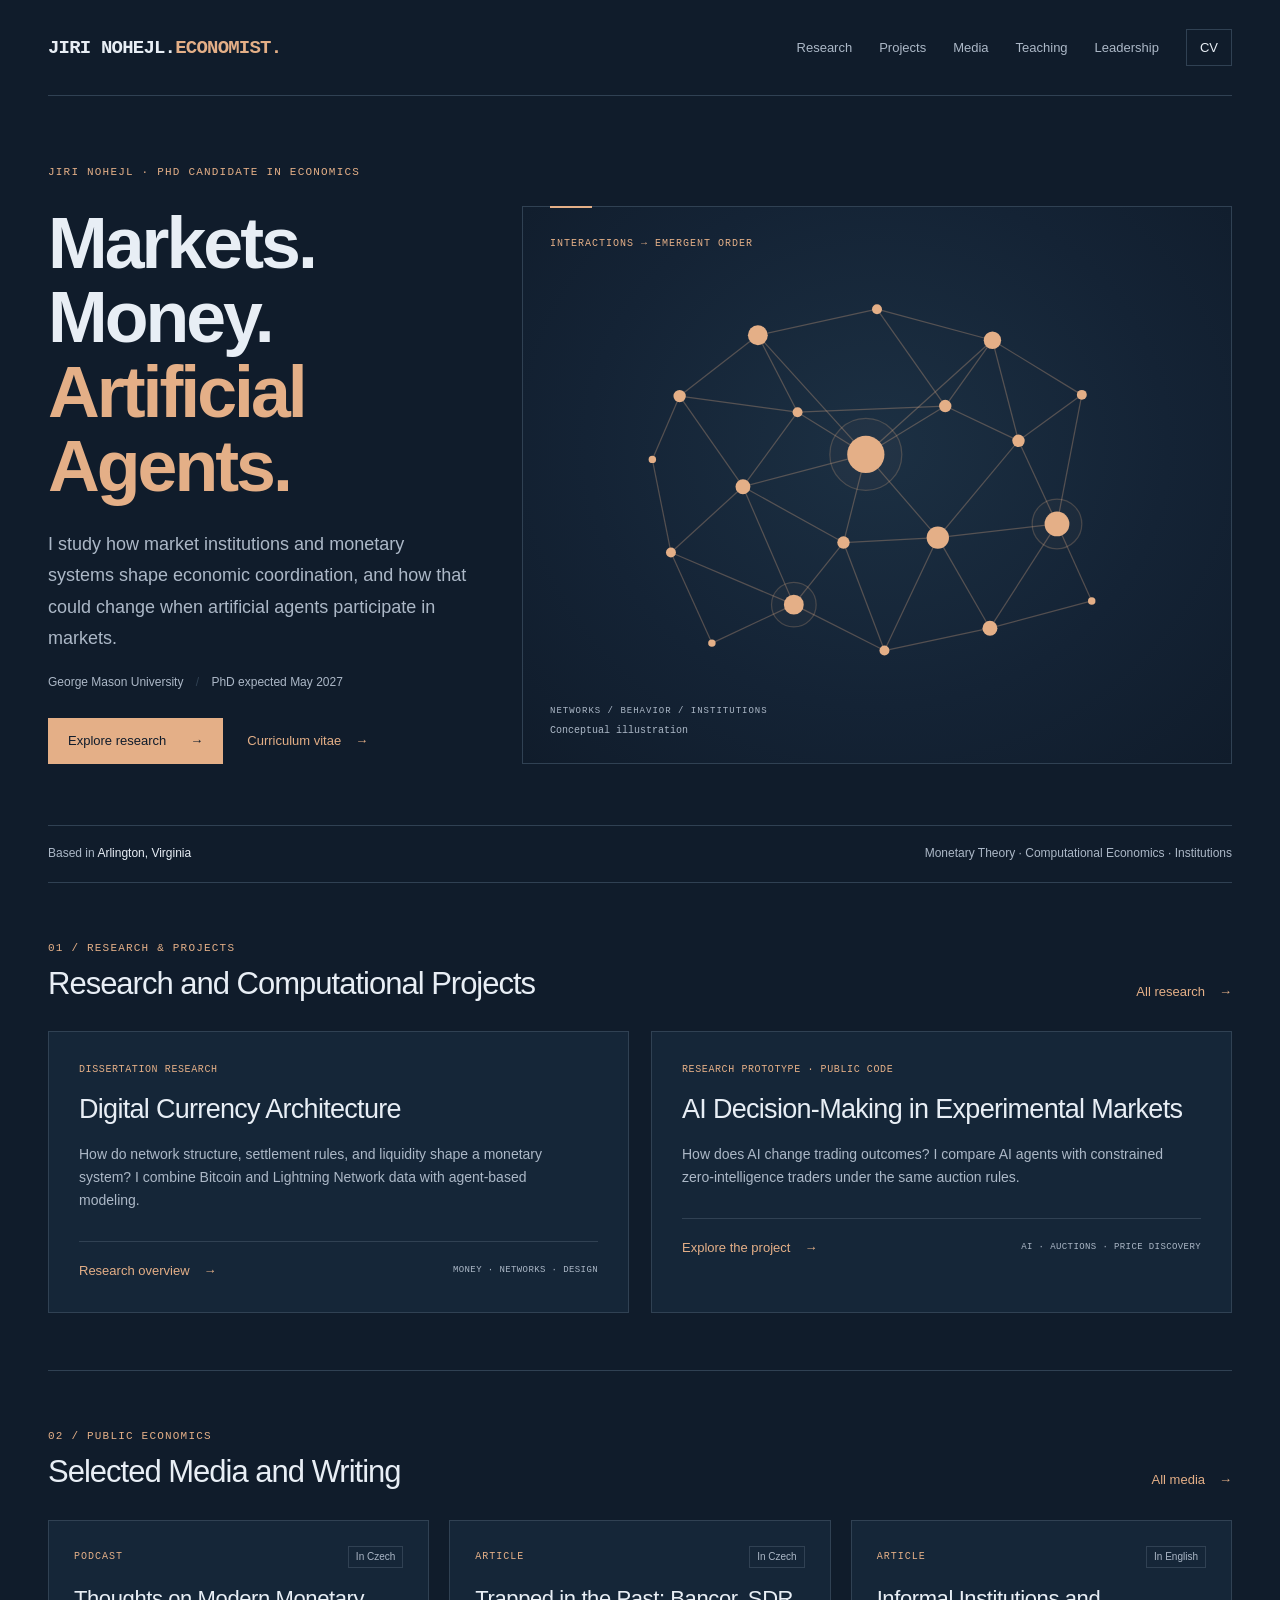
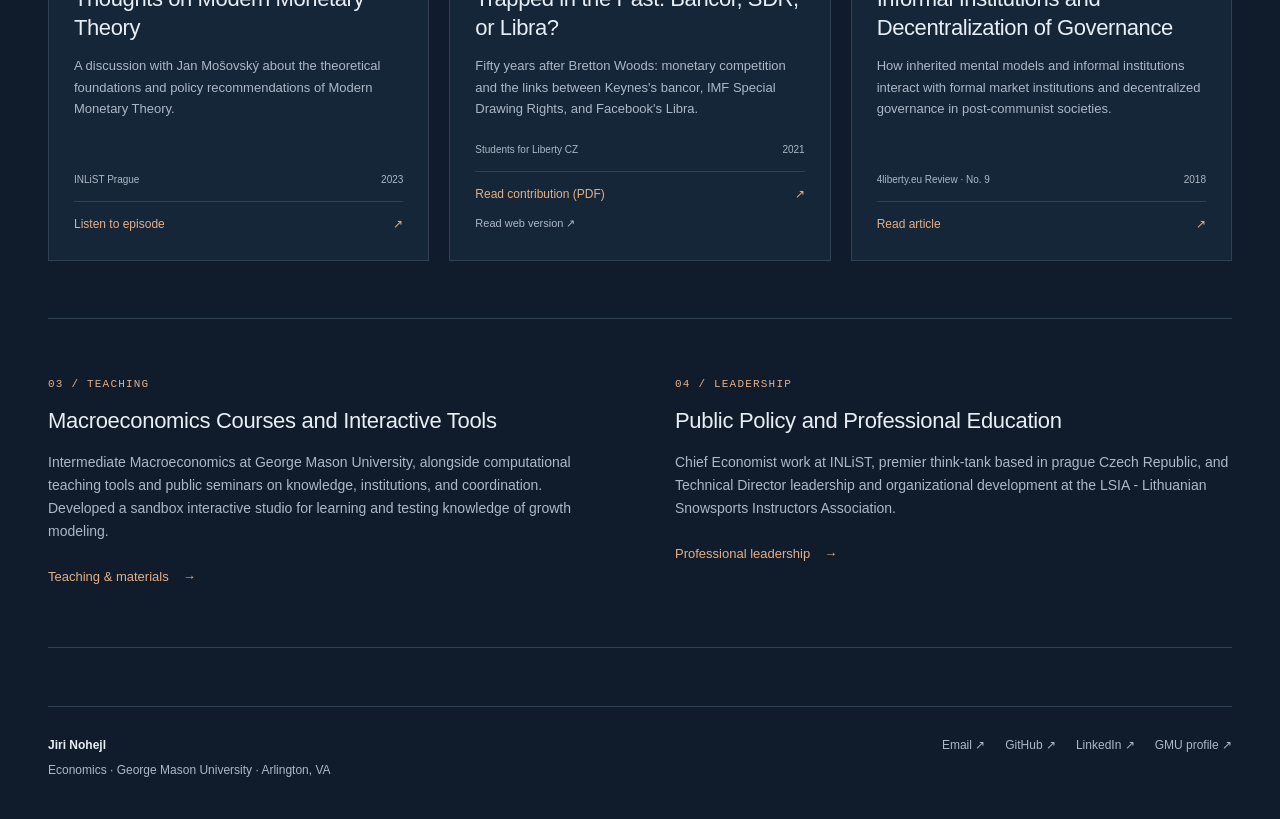
==== commit 33ee8e2f: "Title 0.2" ====
--- a/index.html
+++ b/index.html
@@ -5,9 +5,9 @@
 		<meta charset="utf-8">
 		<meta name="viewport" content="width=device-width,initial-scale=1">
 		<meta name="color-scheme" content="dark">
-		<title>Markets, Money &amp; Artificial Agents — Jiri Nohejl, Economist</title>
+		<title>Markets, Money &amp; Artificial Agents — Jiri Nohejl. Economist.</title>
 		<meta name="description" content="Jiri Nohejl is a PhD candidate in economics at George Mason University studying money, market design, and artificial agents.">
-		<link rel="icon" href="./assets/favicon.svg" type="image/svg+xml">
+		<link rel="icon" href="assets/favicon.svg?v=2" type="image/svg+xml" sizes="any">
 		<link rel="stylesheet" href="assets/site.css">
 		<script src="assets/site.js" defer></script>
 	</head>
@@ -17,7 +17,7 @@
 		<div class="shell">
 
 			<header class="navigation">
-				<a class="brand" href="index.html" aria-label="Jiri Nohejl, Economist — home">JIRI NOHEJL<span>;</span> ECONOMIST<span>.</span></a>
+				<a class="brand" href="index.html" aria-label="Jiri Nohejl, Economist — home">JIRI NOHEJL.<span>ECONOMIST.</span></a>
 				<button class="nav-toggle" type="button" aria-expanded="true" aria-controls="main-navigation" hidden>Menu</button>
 				<nav class="nav-links" id="main-navigation" aria-label="Main navigation">
 					<a href="research.html">Research</a>
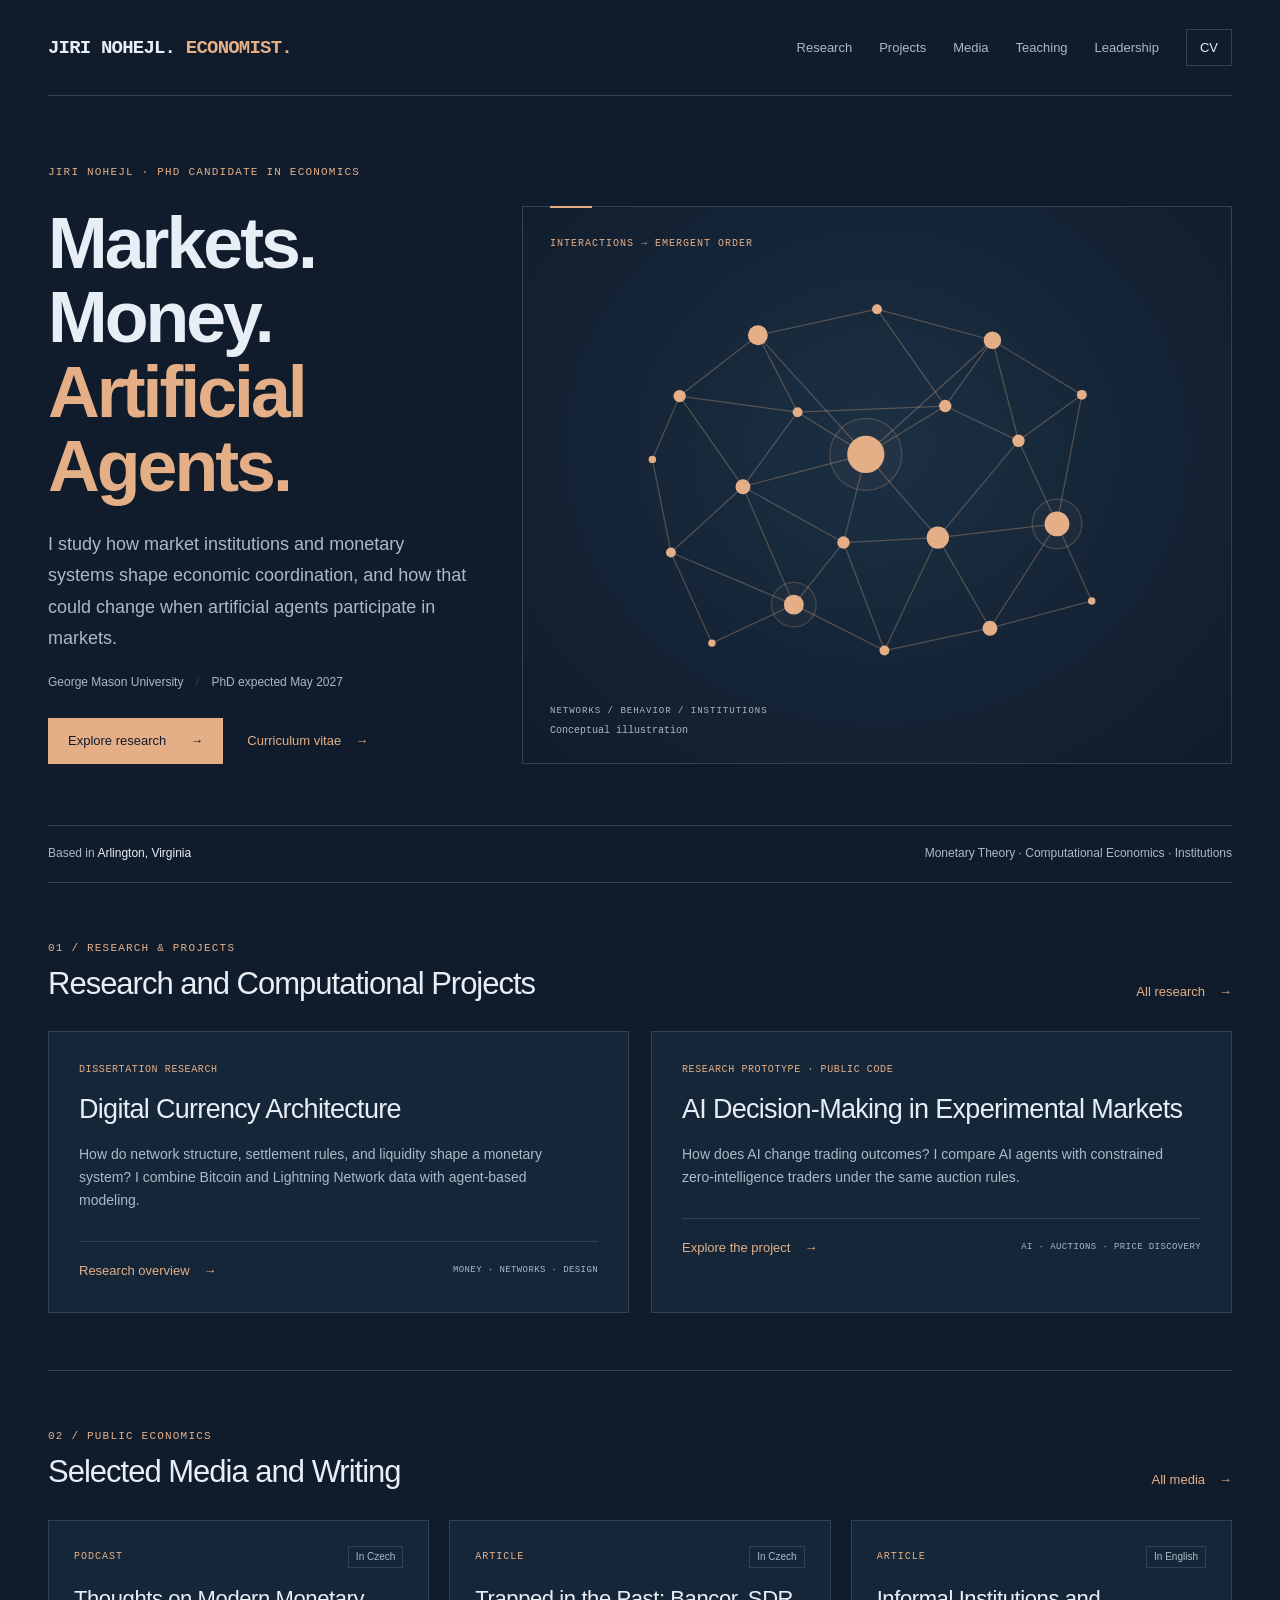
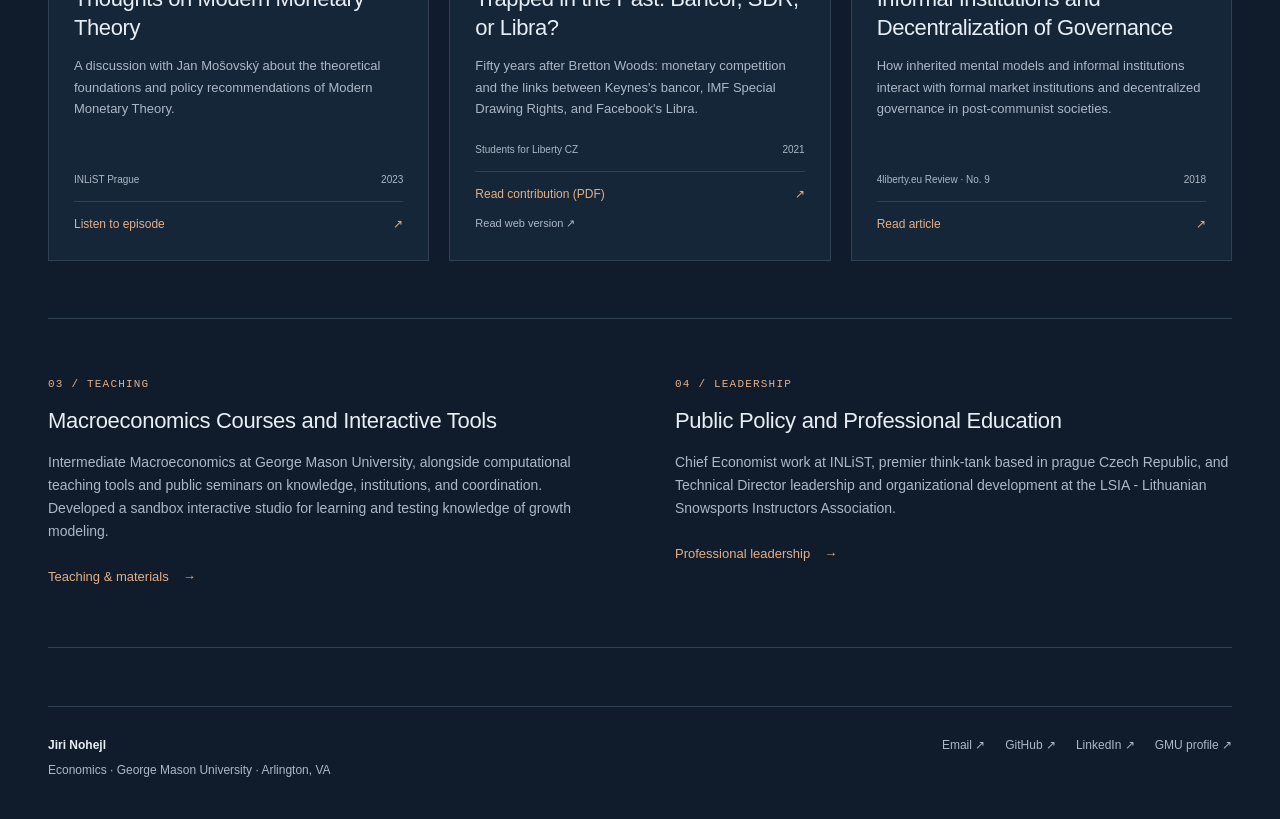
==== commit 0de5d623: "Title 0.3" ====
--- a/index.html
+++ b/index.html
@@ -17,7 +17,7 @@
 		<div class="shell">
 
 			<header class="navigation">
-				<a class="brand" href="index.html" aria-label="Jiri Nohejl, Economist — home">JIRI NOHEJL.<span>ECONOMIST.</span></a>
+				<a class="brand" href="index.html" aria-label="Jiri Nohejl, Economist — home">JIRI NOHEJL. <span>ECONOMIST.</span></a>
 				<button class="nav-toggle" type="button" aria-expanded="true" aria-controls="main-navigation" hidden>Menu</button>
 				<nav class="nav-links" id="main-navigation" aria-label="Main navigation">
 					<a href="research.html">Research</a>
